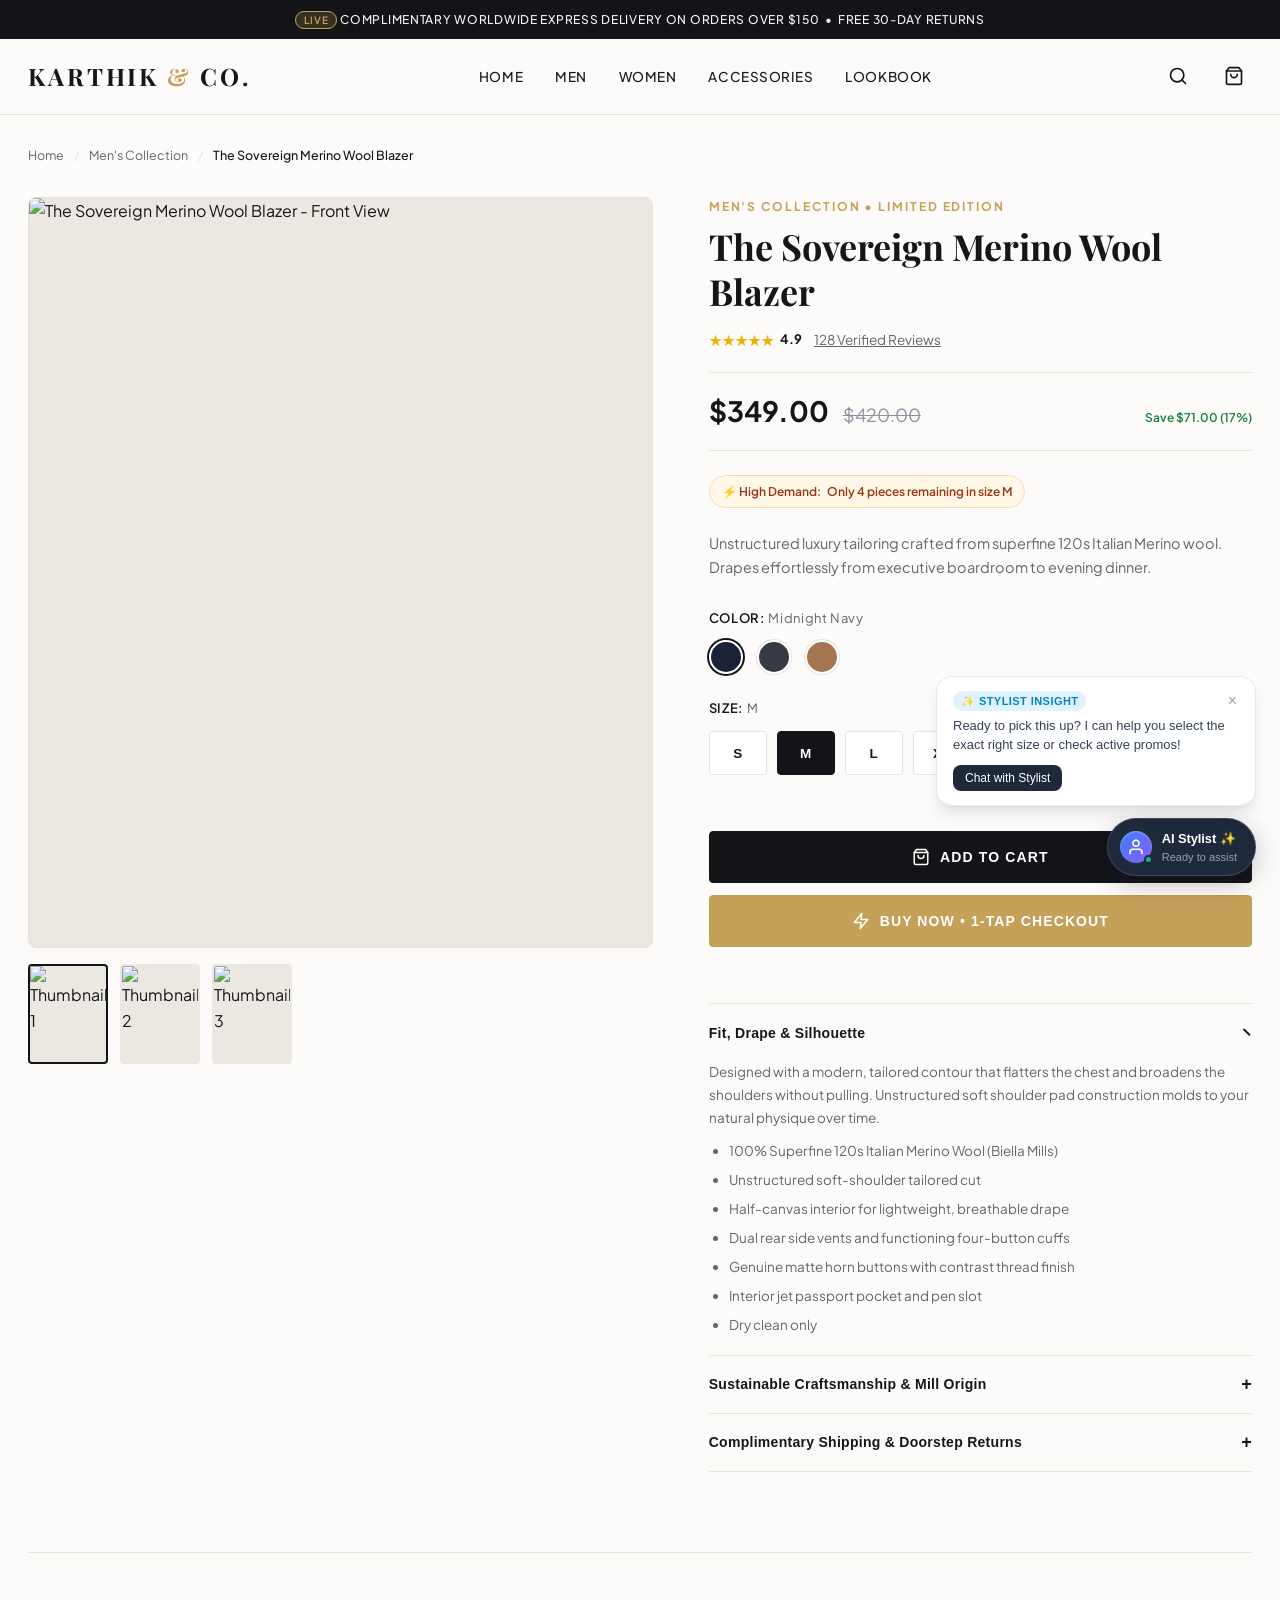
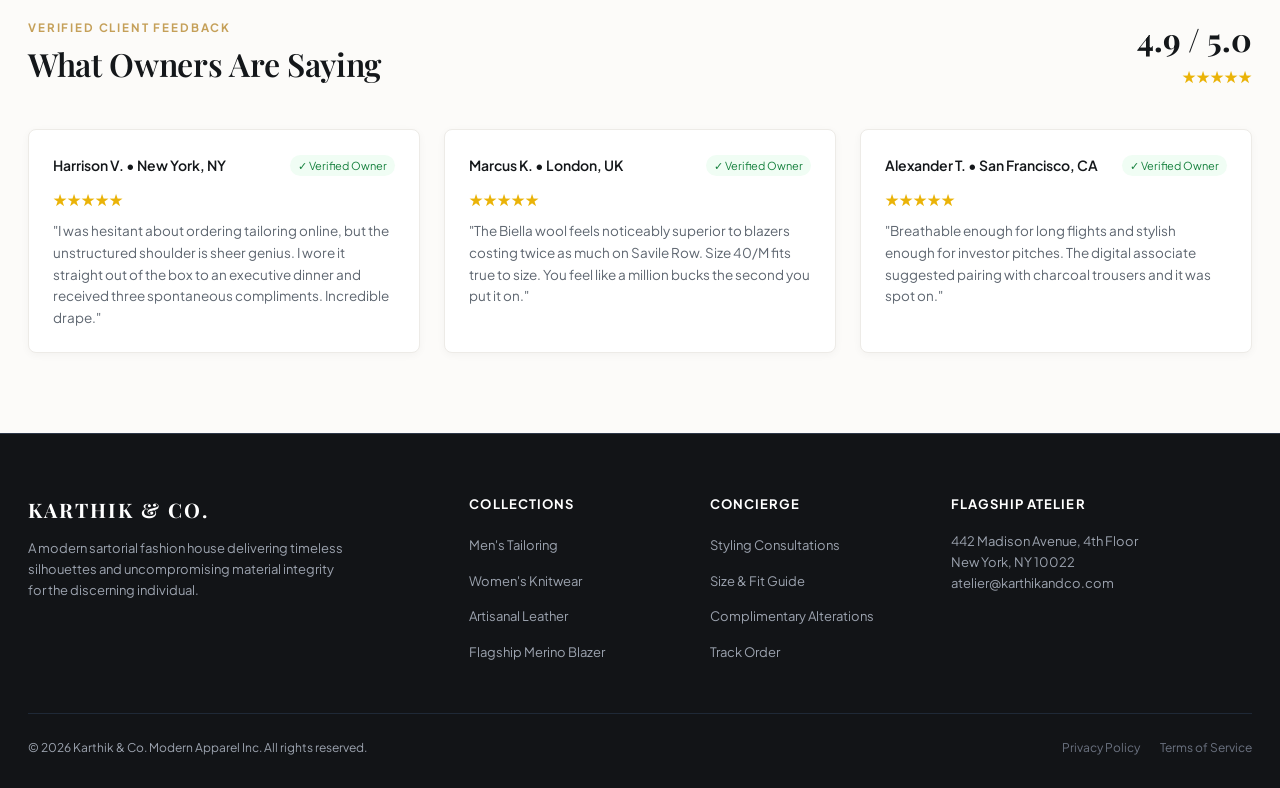
==== test-store/product.html @ 3f24ead1 "feat: complete AI Sales Associate implementation (widget SDK, Groq LangGraph backend, test store, an" ====
<!DOCTYPE html>
<html lang="en">
<head>
  <meta charset="UTF-8">
  <meta name="viewport" content="width=device-width, initial-scale=1.0">
  <title id="meta-page-title">The Sovereign Merino Wool Blazer | Karthik & Co. Modern Apparel</title>
  <meta name="description" id="meta-page-desc" content="Unstructured luxury tailoring crafted from superfine 120s Italian Merino wool. Features natural horn buttons and breathable half-canvas construction.">

  <!-- OpenGraph Metadata -->
  <meta property="og:site_name" content="Karthik & Co. Modern Apparel">
  <meta property="og:title" id="og-title" content="The Sovereign Merino Wool Blazer">
  <meta property="og:description" id="og-desc" content="Unstructured luxury tailoring crafted from superfine 120s Italian Merino wool. Drapes effortlessly from executive boardroom to evening dinner.">
  <meta property="og:type" content="product">
  <meta property="og:url" id="og-url" content="product.html?id=sovereign-blazer">
  <meta property="og:image" id="og-image" content="https://images.unsplash.com/photo-1594938298603-c8148c4dae35?auto=format&fit=crop&w=1200&q=80">
  <meta property="product:price:amount" id="og-price" content="349.00">
  <meta property="product:price:currency" content="USD">
  <meta property="product:availability" id="og-availability" content="in stock">

  <!-- Schema.org JSON-LD Microdata (Product Microformat) -->
  <script type="application/ld+json" id="product-schema">
  {
    "@context": "https://schema.org/",
    "@type": "Product",
    "name": "The Sovereign Merino Wool Blazer",
    "image": [
      "https://images.unsplash.com/photo-1594938298603-c8148c4dae35?auto=format&fit=crop&w=1200&q=80",
      "https://images.unsplash.com/photo-1507679799987-c73779587ccf?auto=format&fit=crop&w=1200&q=80",
      "https://images.unsplash.com/photo-1617137984095-74e4e5e3613f?auto=format&fit=crop&w=1200&q=80"
    ],
    "description": "Unstructured luxury tailoring crafted from superfine 120s Italian Merino wool. Half-canvas construction, soft unpadded shoulders, hand-stitched pick lapels, and genuine horn buttons.",
    "sku": "KC-BLZ-001",
    "mpn": "KC-BLZ-001",
    "brand": {
      "@type": "Brand",
      "name": "Karthik & Co."
    },
    "offers": {
      "@type": "Offer",
      "url": "product.html?id=sovereign-blazer",
      "priceCurrency": "USD",
      "price": "349.00",
      "priceValidUntil": "2027-12-31",
      "itemCondition": "https://schema.org/NewCondition",
      "availability": "https://schema.org/InStock",
      "seller": {
        "@type": "Organization",
        "name": "Karthik & Co. Modern Apparel"
      }
    },
    "aggregateRating": {
      "@type": "AggregateRating",
      "ratingValue": "4.9",
      "bestRating": "5",
      "worstRating": "1",
      "ratingCount": "128",
      "reviewCount": "128"
    }
  }
  </script>

  <!-- Google Fonts -->
  <link rel="preconnect" href="https://fonts.googleapis.com">
  <link rel="preconnect" href="https://fonts.gstatic.com" crossorigin>
  <link href="https://fonts.googleapis.com/css2?family=Playfair+Display:ital,wght@0,500;0,600;0,700;1,400&family=Plus+Jakarta+Sans:wght@300;400;500;600;700&display=swap" rel="stylesheet">

  <!-- Storefront Stylesheet -->
  <link rel="stylesheet" href="style.css">

  <!-- AI Sales Associate Client Embed SDK -->
  <script src="../widget/loader.js" async defer></script>
</head>
<body>

  <!-- Top Announcement Bar -->
  <aside class="announcement-bar" role="banner">
    <div>
      <span class="badge-live">LIVE</span>
      <span>Complimentary Worldwide Express Delivery on orders over $150 &nbsp;•&nbsp; Free 30-Day Returns</span>
    </div>
  </aside>

  <!-- Navigation Header -->
  <div class="header-wrapper">
    <header class="site-header">
      <a href="index.html" class="brand-logo" aria-label="Karthik and Co. Home">
        KARTHIK <span>&amp;</span> CO.
      </a>

      <nav class="nav-links" aria-label="Main Navigation">
        <a href="index.html">Home</a>
        <a href="index.html#featured-products" data-category="men">Men</a>
        <a href="index.html#featured-products" data-category="women">Women</a>
        <a href="index.html#featured-products" data-category="accessories">Accessories</a>
        <a href="index.html#about-story">Lookbook</a>
      </nav>

      <div class="nav-actions">
        <button class="action-icon-btn" aria-label="Search Catalog" title="Search">
          <svg width="20" height="20" fill="none" stroke="currentColor" stroke-width="2" stroke-linecap="round" stroke-linejoin="round" viewBox="0 0 24 24"><circle cx="11" cy="11" r="8"></circle><line x1="21" y1="21" x2="16.65" y2="16.65"></line></svg>
        </button>
        <button class="action-icon-btn" aria-label="Shopping Cart" id="header-cart-btn" title="View Cart">
          <svg width="20" height="20" fill="none" stroke="currentColor" stroke-width="2" stroke-linecap="round" stroke-linejoin="round" viewBox="0 0 24 24"><path d="M6 2L3 6v14a2 2 0 0 0 2 2h14a2 2 0 0 0 2-2V6l-3-4z"></path><line x1="3" y1="6" x2="21" y2="6"></line><path d="M16 10a4 4 0 0 1-8 0"></path></svg>
          <span class="cart-count-badge">0</span>
        </button>
      </div>
    </header>
  </div>

  <!-- PDP Main Container -->
  <main class="pdp-container" id="product-page-main">
    
    <!-- Breadcrumb Trail -->
    <nav class="breadcrumbs" aria-label="Breadcrumbs">
      <a href="index.html">Home</a>
      <span class="separator">/</span>
      <a href="index.html#featured-products" id="breadcrumb-category">Men's Collection</a>
      <span class="separator">/</span>
      <span id="breadcrumb-title" style="color: var(--text-main); font-weight: 500;">The Sovereign Merino Wool Blazer</span>
    </nav>

    <!-- Product Layout Grid -->
    <div class="pdp-layout">

      <!-- Gallery Column -->
      <section class="pdp-gallery" id="product-gallery" aria-label="Product Image Showcase">
        <div class="main-image-viewport">
          <img id="pdp-main-image" src="https://images.unsplash.com/photo-1594938298603-c8148c4dae35?auto=format&fit=crop&w=1200&q=80" alt="The Sovereign Merino Wool Blazer - Primary View">
        </div>
        <div class="gallery-thumbs" id="pdp-gallery-thumbs" role="tablist" aria-label="Product Image Thumbnails">
          <!-- Thumbnails populated by script or initial fallback -->
          <div class="gallery-thumb active" data-img-idx="0" role="tab" aria-selected="true" tabindex="0">
            <img src="https://images.unsplash.com/photo-1594938298603-c8148c4dae35?auto=format&fit=crop&w=300&q=80" alt="Thumbnail 1">
          </div>
          <div class="gallery-thumb" data-img-idx="1" role="tab" aria-selected="false" tabindex="0">
            <img src="https://images.unsplash.com/photo-1507679799987-c73779587ccf?auto=format&fit=crop&w=300&q=80" alt="Thumbnail 2">
          </div>
          <div class="gallery-thumb" data-img-idx="2" role="tab" aria-selected="false" tabindex="0">
            <img src="https://images.unsplash.com/photo-1617137984095-74e4e5e3613f?auto=format&fit=crop&w=300&q=80" alt="Thumbnail 3">
          </div>
        </div>
      </section>

      <!-- Details & Buy Column -->
      <section class="pdp-details" id="product-details" aria-label="Product Information & Ordering">
        
        <div class="pdp-brand-kicker" id="product-category-kicker">Men's Tailoring &bull; Italy</div>
        <h1 class="pdp-title" id="product-title">The Sovereign Merino Wool Blazer</h1>
        
        <div class="pdp-rating-row">
          <div class="stars-rating" aria-label="4.9 out of 5 stars">
            <span>&#9733;&#9733;&#9733;&#9733;&#9733;</span>
            <strong id="product-rating-value" style="color: var(--text-main); font-size: 13px; margin-left: 4px;">4.9</strong>
          </div>
          <a href="#reviews-section" class="rating-count" id="product-review-count">128 Verified Reviews</a>
        </div>

        <div class="pdp-pricing-row">
          <span class="pdp-price" id="product-price">$349.00</span>
          <span class="pdp-compare-price" id="product-compare-price">$420.00</span>
          <span style="font-size: 12px; color: #15803d; font-weight: 600; margin-left: auto;">Save $71.00 (17%)</span>
        </div>

        <div class="pdp-stock-alert" id="product-stock-alert">
          <span>⚡ High Demand:</span> <span id="stock-count-text">Only 4 pieces remaining in size M</span>
        </div>

        <p class="pdp-description-summary" id="product-description">
          Unstructured luxury tailoring crafted from superfine 120s Italian Merino wool. Drapes effortlessly from executive boardroom to evening dinner. Features genuine horn buttons and breathable half-canvas construction.
        </p>

        <!-- Color Selection -->
        <div class="selector-group" id="color-selector-area">
          <div class="selector-header">
            <span>Color: <strong class="selector-value-label" id="selected-color-name">Midnight Navy</strong></span>
          </div>
          <div class="color-swatches" id="color-options" role="radiogroup" aria-label="Color Options">
            <button class="color-swatch-btn active" style="background-color: #1a2238;" data-color="Midnight Navy" title="Midnight Navy" role="radio" aria-checked="true"></button>
            <button class="color-swatch-btn" style="background-color: #363a45;" data-color="Heather Charcoal" title="Heather Charcoal" role="radio" aria-checked="false"></button>
            <button class="color-swatch-btn" style="background-color: #a47551;" data-color="Warm Camel" title="Warm Camel" role="radio" aria-checked="false"></button>
          </div>
        </div>

        <!-- Size Selection -->
        <div class="selector-group" id="size-selector-area">
          <div class="selector-header">
            <span>Size: <strong class="selector-value-label" id="selected-size-label">M (Medium)</strong></span>
            <span class="size-guide-link" id="size-guide-modal-trigger">Size &amp; Fit Guide &nearr;</span>
          </div>
          <div class="size-buttons-grid" id="size-options" role="radiogroup" aria-label="Size Options">
            <button class="size-btn" data-size="S" role="radio" aria-checked="false">S</button>
            <button class="size-btn active" data-size="M" role="radio" aria-checked="true">M</button>
            <button class="size-btn" data-size="L" role="radio" aria-checked="false">L</button>
            <button class="size-btn" data-size="XL" role="radio" aria-checked="false">XL</button>
          </div>
        </div>

        <!-- Native Action Buttons with Distinct DOM IDs -->
        <div class="pdp-action-buttons" id="purchase-section">
          <button id="add-to-cart-btn" class="btn-add-cart" type="button" aria-label="Add to Shopping Cart">
            <svg width="18" height="18" fill="none" stroke="currentColor" stroke-width="2" stroke-linecap="round" stroke-linejoin="round" viewBox="0 0 24 24"><path d="M6 2L3 6v14a2 2 0 0 0 2 2h14a2 2 0 0 0 2-2V6l-3-4z"></path><line x1="3" y1="6" x2="21" y2="6"></line><path d="M16 10a4 4 0 0 1-8 0"></path></svg>
            <span>Add to Cart</span>
          </button>
          <button id="buy-now-btn" class="btn-buy-now" type="button" aria-label="Proceed to Instant Buy Now">
            <svg width="18" height="18" fill="none" stroke="currentColor" stroke-width="2" stroke-linecap="round" stroke-linejoin="round" viewBox="0 0 24 24"><polygon points="13 2 3 14 12 14 11 22 21 10 12 10 13 2"></polygon></svg>
            <span>Buy Now &bull; 1-Tap Checkout</span>
          </button>
        </div>

        <!-- Product Accordions -->
        <div class="pdp-accordions" id="product-accordions">
          
          <div class="accordion-item">
            <button class="accordion-header active" id="acc-header-fit" aria-expanded="true">
              <span>Fit, Drape &amp; Silhouette</span>
              <span class="icon-toggle">&minus;</span>
            </button>
            <div class="accordion-body open" id="acc-body-fit">
              <p>Designed with a modern, tailored contour that flatters the chest and broadens the shoulders without pulling. Unstructured soft shoulder pad construction molds to your natural physique over time.</p>
              <ul style="margin-top: 10px;" id="pdp-bullet-points">
                <li>100% Superfine 120s Italian Merino Wool (Biella Mills)</li>
                <li>Unstructured soft-shoulder tailored cut</li>
                <li>Half-canvas interior for lightweight, breathable drape</li>
                <li>Dual rear side vents and functioning four-button cuffs</li>
                <li>Interior jet passport pocket and pen slot</li>
              </ul>
            </div>
          </div>

          <div class="accordion-item">
            <button class="accordion-header" id="acc-header-fabric" aria-expanded="false">
              <span>Sustainable Craftsmanship &amp; Mill Origin</span>
              <span class="icon-toggle">+</span>
            </button>
            <div class="accordion-body" id="acc-body-fabric">
              <p>Our Merino wool is sustainably shorn and carded in Piedmont, Italy, utilizing renewable hydroelectric power. Chemical-free washing preserves the wool's natural lanolin layer, guaranteeing water droplet resistance and natural odor neutralization.</p>
            </div>
          </div>

          <div class="accordion-item">
            <button class="accordion-header" id="acc-header-shipping" aria-expanded="false">
              <span>Complimentary Shipping &amp; Doorstep Returns</span>
              <span class="icon-toggle">+</span>
            </button>
            <div class="accordion-body" id="acc-body-shipping">
              <p>Ships in signature garment bag and cedar hanger via Express Air (2-3 business days). If the fit is not 100% bespoke-level perfection, return or exchange for free within 30 days using our prepaid shipping label.</p>
            </div>
          </div>

        </div>

      </section>

    </div>

    <!-- Customer Reviews / Social Proof & Dwell Trigger Section -->
    <section class="pdp-reviews-section" id="reviews-section" aria-label="Customer Reviews">
      <div class="reviews-header-block">
        <div>
          <span class="section-kicker">Verified Client Feedback</span>
          <h2 class="section-title">What Owners Are Saying</h2>
        </div>
        <div style="text-align: right;">
          <div style="font-size: 32px; font-weight: 700; color: var(--text-main); font-family: var(--font-serif);">4.9 / 5.0</div>
          <div style="color: #eab308; font-size: 16px;">&#9733;&#9733;&#9733;&#9733;&#9733;</div>
        </div>
      </div>

      <div class="reviews-grid">
        <div class="review-card">
          <div class="review-author-line">
            <span class="review-author-name">Harrison V. &bull; New York, NY</span>
            <span class="verified-buyer-badge">&check; Verified Owner</span>
          </div>
          <div style="color: #eab308; margin-bottom: 8px;">&#9733;&#9733;&#9733;&#9733;&#9733;</div>
          <p class="review-text">"I was hesitant about ordering tailoring online, but the unstructured shoulder is sheer genius. I wore it straight out of the box to an executive dinner and received three spontaneous compliments. Incredible drape."</p>
        </div>

        <div class="review-card">
          <div class="review-author-line">
            <span class="review-author-name">Marcus K. &bull; London, UK</span>
            <span class="verified-buyer-badge">&check; Verified Owner</span>
          </div>
          <div style="color: #eab308; margin-bottom: 8px;">&#9733;&#9733;&#9733;&#9733;&#9733;</div>
          <p class="review-text">"The Biella wool feels noticeably superior to blazers costing twice as much on Savile Row. Size 40/M fits true to size. You feel like a million bucks the second you put it on."</p>
        </div>

        <div class="review-card">
          <div class="review-author-line">
            <span class="review-author-name">Alexander T. &bull; San Francisco, CA</span>
            <span class="verified-buyer-badge">&check; Verified Owner</span>
          </div>
          <div style="color: #eab308; margin-bottom: 8px;">&#9733;&#9733;&#9733;&#9733;&#9733;</div>
          <p class="review-text">"Breathable enough for long flights and stylish enough for investor pitches. The digital associate suggested pairing with charcoal trousers and it was spot on."</p>
        </div>
      </div>
    </section>

  </main>

  <!-- Site Footer -->
  <footer class="site-footer">
    <div class="footer-inner">
      <div class="footer-brand">
        <h3>KARTHIK &amp; CO.</h3>
        <p>A modern sartorial fashion house delivering timeless silhouettes and uncompromising material integrity for the discerning individual.</p>
      </div>

      <div class="footer-col">
        <h5>Collections</h5>
        <ul>
          <li><a href="index.html#featured-products" data-category="men">Men's Tailoring</a></li>
          <li><a href="index.html#featured-products" data-category="women">Women's Knitwear</a></li>
          <li><a href="index.html#featured-products" data-category="accessories">Artisanal Leather</a></li>
          <li><a href="product.html?id=sovereign-blazer">Flagship Merino Blazer</a></li>
        </ul>
      </div>

      <div class="footer-col">
        <h5>Concierge</h5>
        <ul>
          <li><a href="#">Styling Consultations</a></li>
          <li><a href="#">Size &amp; Fit Guide</a></li>
          <li><a href="#">Complimentary Alterations</a></li>
          <li><a href="#">Track Order</a></li>
        </ul>
      </div>

      <div class="footer-col">
        <h5>Flagship Atelier</h5>
        <p style="font-size: 13px; line-height: 1.6; margin-bottom: 12px;">
          442 Madison Avenue, 4th Floor<br>
          New York, NY 10022<br>
          atelier@karthikandco.com
        </p>
      </div>
    </div>

    <div class="footer-bottom">
      <div>&copy; 2026 Karthik &amp; Co. Modern Apparel Inc. All rights reserved.</div>
      <div style="display: flex; gap: 20px;">
        <a href="#" style="color: #6b7280; text-decoration: none;">Privacy Policy</a>
        <a href="#" style="color: #6b7280; text-decoration: none;">Terms of Service</a>
      </div>
    </div>
  </footer>

  <!-- Store State & Catalog Scripts -->
  <script src="products.js"></script>
  <script>
    document.addEventListener('DOMContentLoaded', () => {
      // 1. Determine product from query params or default
      const urlParams = new URLSearchParams(window.location.search);
      const productId = urlParams.get('id') || 'sovereign-blazer';
      const product = STORE_CATALOG[productId] || STORE_CATALOG['sovereign-blazer'];

      let selectedColor = product.colors[0].name;
      let selectedSize = product.defaultSize || product.sizes[0];

      // 2. Hydrate dynamic content if different from initial static HTML
      function hydrateProduct(p) {
        document.title = `${p.title} | Karthik & Co. Modern Apparel`;
        const metaDesc = document.getElementById('meta-page-desc');
        if (metaDesc) metaDesc.content = p.shortDescription;

        // OpenGraph
        const ogTitle = document.getElementById('og-title');
        if (ogTitle) ogTitle.content = p.title;
        const ogDesc = document.getElementById('og-desc');
        if (ogDesc) ogDesc.content = p.shortDescription;
        const ogImage = document.getElementById('og-image');
        if (ogImage) ogImage.content = p.images[0].url;
        const ogPrice = document.getElementById('og-price');
        if (ogPrice) ogPrice.content = p.price.toFixed(2);

        // Schema.org JSON-LD
        const schemaEl = document.getElementById('product-schema');
        if (schemaEl) {
          const schemaData = {
            "@context": "https://schema.org/",
            "@type": "Product",
            "name": p.title,
            "image": p.images.map(img => img.url),
            "description": p.fullDescription,
            "sku": p.sku,
            "mpn": p.sku,
            "brand": {
              "@type": "Brand",
              "name": "Karthik & Co."
            },
            "offers": {
              "@type": "Offer",
              "url": `product.html?id=${p.id}`,
              "priceCurrency": "USD",
              "price": p.price.toFixed(2),
              "priceValidUntil": "2027-12-31",
              "itemCondition": "https://schema.org/NewCondition",
              "availability": "https://schema.org/InStock",
              "seller": {
                "@type": "Organization",
                "name": "Karthik & Co. Modern Apparel"
              }
            },
            "aggregateRating": {
              "@type": "AggregateRating",
              "ratingValue": p.rating.toString(),
              "bestRating": "5",
              "worstRating": "1",
              "ratingCount": p.reviewCount.toString(),
              "reviewCount": p.reviewCount.toString()
            }
          };
          schemaEl.textContent = JSON.stringify(schemaData, null, 2);
        }

        // DOM Elements
        document.getElementById('breadcrumb-category').textContent = p.categoryLabel;
        document.getElementById('breadcrumb-title').textContent = p.title;
        document.getElementById('product-category-kicker').textContent = `${p.categoryLabel} • Limited Edition`;
        document.getElementById('product-title').textContent = p.title;
        document.getElementById('product-price').textContent = `$${p.price.toFixed(2)}`;
        
        const comparePriceEl = document.getElementById('product-compare-price');
        if (comparePriceEl) {
          if (p.compareAtPrice) {
            comparePriceEl.textContent = `$${p.compareAtPrice.toFixed(2)}`;
            comparePriceEl.style.display = 'inline';
          } else {
            comparePriceEl.style.display = 'none';
          }
        }

        document.getElementById('product-rating-value').textContent = p.rating;
        document.getElementById('product-review-count').textContent = `${p.reviewCount} Verified Reviews`;
        document.getElementById('product-description').textContent = p.shortDescription;
        document.getElementById('stock-count-text').textContent = `Only ${p.inventoryRemaining} pieces remaining in size ${selectedSize}`;

        // Gallery Main Image & Thumbs
        const mainImg = document.getElementById('pdp-main-image');
        mainImg.src = p.images[0].url;
        mainImg.alt = p.images[0].alt;

        const thumbsContainer = document.getElementById('pdp-gallery-thumbs');
        thumbsContainer.innerHTML = p.images.map((img, idx) => `
          <div class="gallery-thumb ${idx === 0 ? 'active' : ''}" data-img-idx="${idx}" role="tab" tabindex="0">
            <img src="${img.url}" alt="Thumbnail ${idx + 1}">
          </div>
        `).join('');

        attachThumbEvents(p);

        // Color Swatches
        const colorOptions = document.getElementById('color-options');
        colorOptions.innerHTML = p.colors.map((color, idx) => `
          <button class="color-swatch-btn ${idx === 0 ? 'active' : ''}" 
                  style="background-color: ${color.hex};" 
                  data-color="${color.name}" 
                  title="${color.name}" 
                  role="radio" 
                  aria-checked="${idx === 0 ? 'true' : 'false'}"></button>
        `).join('');
        document.getElementById('selected-color-name').textContent = selectedColor;
        attachColorEvents();

        // Size Buttons
        const sizeOptions = document.getElementById('size-options');
        sizeOptions.innerHTML = p.sizes.map((size) => `
          <button class="size-btn ${size === selectedSize ? 'active' : ''}" 
                  data-size="${size}" 
                  role="radio" 
                  aria-checked="${size === selectedSize ? 'true' : 'false'}">${size}</button>
        `).join('');
        document.getElementById('selected-size-label').textContent = `${selectedSize}`;
        attachSizeEvents();

        // Bullet Points
        const bulletsContainer = document.getElementById('pdp-bullet-points');
        if (bulletsContainer && p.details) {
          bulletsContainer.innerHTML = p.details.map(d => `<li>${d}</li>`).join('');
        }
      }

      function attachThumbEvents(p) {
        const thumbs = document.querySelectorAll('.gallery-thumb');
        const mainImg = document.getElementById('pdp-main-image');
        thumbs.forEach(thumb => {
          thumb.addEventListener('click', () => {
            thumbs.forEach(t => t.classList.remove('active'));
            thumb.classList.add('active');
            const idx = parseInt(thumb.getAttribute('data-img-idx'), 10);
            mainImg.style.opacity = '0.3';
            setTimeout(() => {
              mainImg.src = p.images[idx].url;
              mainImg.alt = p.images[idx].alt;
              mainImg.style.opacity = '1';
            }, 120);
          });
        });
      }

      function attachColorEvents() {
        const colorBtns = document.querySelectorAll('.color-swatch-btn');
        colorBtns.forEach(btn => {
          btn.addEventListener('click', () => {
            colorBtns.forEach(b => {
              b.classList.remove('active');
              b.setAttribute('aria-checked', 'false');
            });
            btn.classList.add('active');
            btn.setAttribute('aria-checked', 'true');
            selectedColor = btn.getAttribute('data-color');
            document.getElementById('selected-color-name').textContent = selectedColor;
            
            // Dispatch variant toggle event for hesitation detector
            window.dispatchEvent(new CustomEvent('variantChange', { 
              detail: { type: 'color', value: selectedColor } 
            }));
          });
        });
      }

      function attachSizeEvents() {
        const sizeBtns = document.querySelectorAll('.size-btn');
        sizeBtns.forEach(btn => {
          btn.addEventListener('click', () => {
            sizeBtns.forEach(b => {
              b.classList.remove('active');
              b.setAttribute('aria-checked', 'false');
            });
            btn.classList.add('active');
            btn.setAttribute('aria-checked', 'true');
            selectedSize = btn.getAttribute('data-size');
            document.getElementById('selected-size-label').textContent = `${selectedSize}`;
            
            // Dispatch variant toggle event for hesitation detector
            window.dispatchEvent(new CustomEvent('variantChange', { 
              detail: { type: 'size', value: selectedSize } 
            }));
          });
        });
      }

      // Initial Hydration if needed
      hydrateProduct(product);

      // Accordion toggles
      document.querySelectorAll('.accordion-header').forEach(header => {
        header.addEventListener('click', () => {
          const body = header.nextElementSibling;
          const isOpen = header.classList.contains('active');
          
          if (isOpen) {
            header.classList.remove('active');
            header.setAttribute('aria-expanded', 'false');
            header.querySelector('.icon-toggle').innerHTML = '+';
            body.classList.remove('open');
          } else {
            header.classList.add('active');
            header.setAttribute('aria-expanded', 'true');
            header.querySelector('.icon-toggle').innerHTML = '&minus;';
            body.classList.add('open');
          }
        });
      });

      // Native Add to Cart Action Button
      const addCartBtn = document.getElementById('add-to-cart-btn');
      if (addCartBtn) {
        addCartBtn.addEventListener('click', () => {
          window.StoreApp.addToCart(product, selectedColor, selectedSize);
          addCartBtn.style.transform = 'scale(0.97)';
          setTimeout(() => addCartBtn.style.transform = '', 150);
        });
      }

      // Native Buy Now Action Button (Instant 1-Tap Checkout flow)
      const buyNowBtn = document.getElementById('buy-now-btn');
      if (buyNowBtn) {
        buyNowBtn.addEventListener('click', () => {
          window.StoreApp.addToCart(product, selectedColor, selectedSize);
          window.StoreApp.showToast(`⚡ Direct Checkout initiated for ${product.title} ($${product.price.toFixed(2)})! Directing to payment gateway...`);
        });
      }

      // Size Guide Trigger
      const sizeGuideTrigger = document.getElementById('size-guide-modal-trigger');
      if (sizeGuideTrigger) {
        sizeGuideTrigger.addEventListener('click', () => {
          window.StoreApp.showToast('Fit Tip: This garment is tailored true-to-size. For an oversized silhouette, size up one grade.');
        });
      }
    });
  </script>
</body>
</html>
---- test-store/style.css ----
/* ==========================================================================
   KARTHIK & CO. MODERN APPAREL - DESIGN SYSTEM & STOREFRONT STYLES
   ========================================================================== */

:root {
  --bg-primary: #fcfbf9;
  --bg-surface: #ffffff;
  --bg-card: #f9f8f6;
  --bg-subtle: #f3f1ec;
  --text-main: #14171a;
  --text-muted: #5e6670;
  --text-dim: #8c939d;
  --accent-gold: #c5a059;
  --accent-gold-hover: #b08d48;
  --accent-dark: #121417;
  --border-light: #e6e3dd;
  --border-subtle: #edebe7;
  --font-serif: 'Playfair Display', Georgia, serif;
  --font-sans: 'Plus Jakarta Sans', -apple-system, BlinkMacSystemFont, 'Segoe UI', Roboto, sans-serif;
  --shadow-sm: 0 2px 8px rgba(0, 0, 0, 0.04);
  --shadow-md: 0 10px 30px -5px rgba(0, 0, 0, 0.07);
  --shadow-lg: 0 20px 40px -10px rgba(0, 0, 0, 0.12);
  --radius-sm: 4px;
  --radius-md: 8px;
  --radius-lg: 14px;
  --radius-full: 9999px;
  --transition: all 0.25s cubic-bezier(0.16, 1, 0.3, 1);
}

*, *::before, *::after {
  box-sizing: border-box;
  margin: 0;
  padding: 0;
}

body {
  font-family: var(--font-sans);
  background-color: var(--bg-primary);
  color: var(--text-main);
  line-height: 1.6;
  -webkit-font-smoothing: antialiased;
  -moz-osx-font-smoothing: grayscale;
  min-height: 100vh;
  display: flex;
  flex-direction: column;
}

/* Announcement Bar */
.announcement-bar {
  background-color: var(--accent-dark);
  color: #f3f4f6;
  font-size: 12px;
  letter-spacing: 0.06em;
  text-transform: uppercase;
  padding: 10px 20px;
  text-align: center;
  font-weight: 500;
  display: flex;
  align-items: center;
  justify-content: center;
  gap: 16px;
  position: relative;
  z-index: 50;
}

.announcement-bar .badge-live {
  background: rgba(197, 160, 89, 0.2);
  color: var(--accent-gold);
  border: 1px solid var(--accent-gold);
  padding: 2px 8px;
  border-radius: var(--radius-full);
  font-size: 10px;
  font-weight: 600;
  letter-spacing: 0.08em;
}

/* Header & Navigation */
.header-wrapper {
  background-color: rgba(252, 251, 249, 0.95);
  backdrop-filter: blur(12px);
  -webkit-backdrop-filter: blur(12px);
  border-bottom: 1px solid var(--border-light);
  position: sticky;
  top: 0;
  z-index: 40;
}

.site-header {
  max-width: 1320px;
  margin: 0 auto;
  padding: 18px 28px;
  display: flex;
  align-items: center;
  justify-content: space-between;
}

.brand-logo {
  font-family: var(--font-serif);
  font-size: 24px;
  font-weight: 700;
  letter-spacing: 0.12em;
  text-transform: uppercase;
  color: var(--text-main);
  text-decoration: none;
  display: flex;
  align-items: center;
  gap: 8px;
}

.brand-logo span {
  color: var(--accent-gold);
}

.nav-links {
  display: flex;
  align-items: center;
  gap: 32px;
  list-style: none;
}

.nav-links a {
  text-decoration: none;
  color: var(--text-main);
  font-size: 13.5px;
  font-weight: 500;
  letter-spacing: 0.04em;
  text-transform: uppercase;
  position: relative;
  transition: var(--transition);
  padding: 6px 0;
}

.nav-links a::after {
  content: '';
  position: absolute;
  bottom: 0;
  left: 0;
  width: 0;
  height: 2px;
  background-color: var(--accent-gold);
  transition: var(--transition);
}

.nav-links a:hover::after,
.nav-links a.active::after {
  width: 100%;
}

.nav-actions {
  display: flex;
  align-items: center;
  gap: 20px;
}

.action-icon-btn {
  background: transparent;
  border: none;
  cursor: pointer;
  color: var(--text-main);
  font-size: 18px;
  padding: 8px;
  display: flex;
  align-items: center;
  justify-content: center;
  border-radius: var(--radius-full);
  transition: var(--transition);
  position: relative;
}

.action-icon-btn:hover {
  background: var(--bg-subtle);
}

.cart-count-badge {
  position: absolute;
  top: 2px;
  right: 2px;
  background-color: var(--accent-gold);
  color: #ffffff;
  font-size: 10px;
  font-weight: 700;
  min-width: 18px;
  height: 18px;
  border-radius: 9px;
  display: none;
  align-items: center;
  justify-content: center;
  padding: 0 4px;
}

/* Hero Section */
.hero-section {
  position: relative;
  background-color: var(--accent-dark);
  color: #ffffff;
  min-height: 580px;
  display: flex;
  align-items: center;
  overflow: hidden;
}

.hero-bg-media {
  position: absolute;
  top: 0;
  left: 0;
  width: 100%;
  height: 100%;
  object-fit: cover;
  opacity: 0.38;
  filter: contrast(1.1) brightness(0.9);
}

.hero-overlay {
  position: absolute;
  top: 0;
  left: 0;
  width: 100%;
  height: 100%;
  background: linear-gradient(90deg, rgba(18, 20, 23, 0.95) 0%, rgba(18, 20, 23, 0.65) 50%, rgba(18, 20, 23, 0.2) 100%);
}

.hero-container {
  max-width: 1320px;
  margin: 0 auto;
  padding: 70px 28px;
  position: relative;
  z-index: 10;
  max-width: 720px;
  margin-left: max(28px, calc((100vw - 1320px) / 2 + 28px));
}

.hero-tag {
  display: inline-flex;
  align-items: center;
  gap: 8px;
  font-size: 12px;
  font-weight: 600;
  letter-spacing: 0.15em;
  text-transform: uppercase;
  color: var(--accent-gold);
  margin-bottom: 20px;
}

.hero-title {
  font-family: var(--font-serif);
  font-size: clamp(38px, 5vw, 56px);
  line-height: 1.15;
  font-weight: 700;
  margin-bottom: 20px;
  letter-spacing: -0.01em;
}

.hero-subtitle {
  font-size: clamp(16px, 1.8vw, 18px);
  color: #d1d5db;
  line-height: 1.6;
  margin-bottom: 34px;
  font-weight: 400;
}

.hero-cta-group {
  display: flex;
  flex-wrap: wrap;
  gap: 16px;
}

.btn-primary {
  display: inline-flex;
  align-items: center;
  justify-content: center;
  gap: 10px;
  background-color: var(--accent-gold);
  color: #ffffff;
  padding: 15px 32px;
  border-radius: var(--radius-sm);
  font-size: 13.5px;
  font-weight: 600;
  letter-spacing: 0.08em;
  text-transform: uppercase;
  text-decoration: none;
  border: 1px solid var(--accent-gold);
  cursor: pointer;
  transition: var(--transition);
}

.btn-primary:hover {
  background-color: var(--accent-gold-hover);
  border-color: var(--accent-gold-hover);
  transform: translateY(-1px);
  box-shadow: 0 8px 20px rgba(197, 160, 89, 0.3);
}

.btn-outline {
  display: inline-flex;
  align-items: center;
  justify-content: center;
  gap: 10px;
  background: transparent;
  color: #ffffff;
  padding: 15px 30px;
  border-radius: var(--radius-sm);
  font-size: 13.5px;
  font-weight: 600;
  letter-spacing: 0.08em;
  text-transform: uppercase;
  text-decoration: none;
  border: 1px solid rgba(255, 255, 255, 0.4);
  cursor: pointer;
  transition: var(--transition);
}

.btn-outline:hover {
  background: rgba(255, 255, 255, 0.1);
  border-color: #ffffff;
  transform: translateY(-1px);
}

/* Category Filter Bar */
.category-filter-section {
  max-width: 1320px;
  margin: 0 auto;
  padding: 44px 28px 24px;
}

.section-header {
  display: flex;
  flex-direction: column;
  gap: 8px;
  margin-bottom: 28px;
}

.section-kicker {
  font-size: 11.5px;
  font-weight: 700;
  letter-spacing: 0.16em;
  text-transform: uppercase;
  color: var(--accent-gold);
}

.section-title {
  font-family: var(--font-serif);
  font-size: 32px;
  font-weight: 600;
  color: var(--text-main);
  letter-spacing: -0.01em;
}

.filter-tabs {
  display: flex;
  align-items: center;
  gap: 12px;
  overflow-x: auto;
  padding-bottom: 8px;
  border-bottom: 1px solid var(--border-light);
}

.filter-tab {
  background: none;
  border: none;
  padding: 8px 18px;
  border-radius: var(--radius-full);
  font-size: 13.5px;
  font-weight: 600;
  letter-spacing: 0.04em;
  color: var(--text-muted);
  cursor: pointer;
  transition: var(--transition);
  white-space: nowrap;
}

.filter-tab:hover {
  color: var(--text-main);
  background-color: var(--bg-subtle);
}

.filter-tab.active {
  background-color: var(--accent-dark);
  color: #ffffff;
}

/* Product Grid */
.product-grid-section {
  max-width: 1320px;
  margin: 0 auto;
  padding: 20px 28px 70px;
}

.product-grid {
  display: grid;
  grid-template-columns: repeat(auto-fill, minmax(290px, 1fr));
  gap: 32px 24px;
}

.product-card {
  background-color: var(--bg-surface);
  border-radius: var(--radius-md);
  overflow: hidden;
  border: 1px solid var(--border-subtle);
  transition: var(--transition);
  display: flex;
  flex-direction: column;
  position: relative;
  text-decoration: none;
  color: inherit;
}

.product-card:hover {
  transform: translateY(-4px);
  box-shadow: var(--shadow-md);
  border-color: var(--border-light);
}

.product-card-media {
  position: relative;
  width: 100%;
  padding-top: 125%; /* 4:5 Aspect Ratio */
  background-color: #ebe7e1;
  overflow: hidden;
}

.product-card-media img {
  position: absolute;
  top: 0;
  left: 0;
  width: 100%;
  height: 100%;
  object-fit: cover;
  transition: transform 0.6s cubic-bezier(0.16, 1, 0.3, 1);
}

.product-card:hover .product-card-media img {
  transform: scale(1.05);
}

.product-badge {
  position: absolute;
  top: 14px;
  left: 14px;
  background-color: rgba(20, 23, 26, 0.88);
  backdrop-filter: blur(8px);
  color: #ffffff;
  font-size: 10.5px;
  font-weight: 600;
  letter-spacing: 0.08em;
  text-transform: uppercase;
  padding: 4px 10px;
  border-radius: var(--radius-sm);
  z-index: 2;
}

.product-badge.gold {
  background-color: var(--accent-gold);
  color: #ffffff;
}

.product-card-content {
  padding: 20px 18px 22px;
  display: flex;
  flex-direction: column;
  flex: 1;
}

.product-card-category {
  font-size: 11px;
  font-weight: 600;
  letter-spacing: 0.08em;
  text-transform: uppercase;
  color: var(--text-dim);
  margin-bottom: 6px;
}

.product-card-title {
  font-family: var(--font-serif);
  font-size: 17px;
  font-weight: 600;
  color: var(--text-main);
  line-height: 1.35;
  margin-bottom: 8px;
}

.product-card-desc {
  font-size: 13px;
  color: var(--text-muted);
  line-height: 1.5;
  margin-bottom: 16px;
  flex: 1;
  display: -webkit-box;
  -webkit-line-clamp: 2;
  -webkit-box-orient: vertical;
  overflow: hidden;
}

.product-card-footer {
  display: flex;
  align-items: center;
  justify-content: space-between;
  padding-top: 14px;
  border-top: 1px solid var(--border-subtle);
}

.product-price-wrapper {
  display: flex;
  align-items: baseline;
  gap: 8px;
}

.product-card-price {
  font-size: 17px;
  font-weight: 700;
  color: var(--text-main);
}

.product-card-compare-price {
  font-size: 13.5px;
  color: var(--text-dim);
  text-decoration: line-through;
}

.product-card-btn {
  background: var(--bg-subtle);
  border: 1px solid var(--border-light);
  color: var(--text-main);
  font-size: 12px;
  font-weight: 600;
  letter-spacing: 0.04em;
  text-transform: uppercase;
  padding: 8px 14px;
  border-radius: var(--radius-sm);
  transition: var(--transition);
}

.product-card:hover .product-card-btn {
  background-color: var(--accent-dark);
  color: #ffffff;
  border-color: var(--accent-dark);
}

/* Feature/Value Props Section */
.value-props-section {
  background-color: #f5f3ef;
  border-top: 1px solid var(--border-light);
  border-bottom: 1px solid var(--border-light);
  padding: 60px 28px;
}

.value-props-grid {
  max-width: 1320px;
  margin: 0 auto;
  display: grid;
  grid-template-columns: repeat(auto-fit, minmax(260px, 1fr));
  gap: 36px;
}

.value-prop-card {
  display: flex;
  gap: 18px;
  align-items: flex-start;
}

.prop-icon {
  width: 44px;
  height: 44px;
  border-radius: var(--radius-md);
  background: #ffffff;
  border: 1px solid var(--border-light);
  display: flex;
  align-items: center;
  justify-content: center;
  font-size: 20px;
  flex-shrink: 0;
  color: var(--accent-gold);
}

.prop-content h4 {
  font-family: var(--font-serif);
  font-size: 16px;
  font-weight: 600;
  margin-bottom: 4px;
  color: var(--text-main);
}

.prop-content p {
  font-size: 13px;
  color: var(--text-muted);
  line-height: 1.5;
}

/* ==========================================================================
   PRODUCT DETAIL PAGE (PDP) STYLES
   ========================================================================== */

.pdp-container {
  max-width: 1320px;
  margin: 0 auto;
  padding: 30px 28px 80px;
}

.breadcrumbs {
  display: flex;
  align-items: center;
  gap: 10px;
  font-size: 12.5px;
  color: var(--text-dim);
  margin-bottom: 32px;
}

.breadcrumbs a {
  color: var(--text-muted);
  text-decoration: none;
  transition: var(--transition);
}

.breadcrumbs a:hover {
  color: var(--accent-gold);
}

.breadcrumbs span.separator {
  color: var(--border-light);
}

.pdp-layout {
  display: grid;
  grid-template-columns: 1.15fr 1fr;
  gap: 56px;
  align-items: start;
}

@media (max-width: 960px) {
  .pdp-layout {
    grid-template-columns: 1fr;
    gap: 40px;
  }
}

/* PDP Gallery */
.pdp-gallery {
  display: flex;
  flex-direction: column;
  gap: 16px;
  position: sticky;
  top: 100px;
}

.main-image-viewport {
  position: relative;
  width: 100%;
  padding-top: 120%;
  border-radius: var(--radius-md);
  overflow: hidden;
  background-color: #ebe7e1;
  border: 1px solid var(--border-light);
}

.main-image-viewport img {
  position: absolute;
  top: 0;
  left: 0;
  width: 100%;
  height: 100%;
  object-fit: cover;
  transition: opacity 0.3s ease;
}

.gallery-thumbs {
  display: flex;
  gap: 12px;
}

.gallery-thumb {
  width: 80px;
  height: 100px;
  border-radius: var(--radius-sm);
  overflow: hidden;
  border: 2px solid transparent;
  cursor: pointer;
  background: #ebe7e1;
  transition: var(--transition);
}

.gallery-thumb.active {
  border-color: var(--accent-dark);
}

.gallery-thumb img {
  width: 100%;
  height: 100%;
  object-fit: cover;
}

/* PDP Info / Buy Box */
.pdp-details {
  display: flex;
  flex-direction: column;
}

.pdp-brand-kicker {
  font-size: 12px;
  font-weight: 700;
  letter-spacing: 0.16em;
  text-transform: uppercase;
  color: var(--accent-gold);
  margin-bottom: 8px;
}

.pdp-title {
  font-family: var(--font-serif);
  font-size: clamp(28px, 3vw, 36px);
  font-weight: 700;
  color: var(--text-main);
  line-height: 1.25;
  margin-bottom: 14px;
}

.pdp-rating-row {
  display: flex;
  align-items: center;
  gap: 12px;
  margin-bottom: 20px;
  font-size: 13.5px;
}

.stars-rating {
  color: #eab308;
  display: flex;
  align-items: center;
  gap: 2px;
  font-size: 15px;
}

.rating-count {
  color: var(--text-muted);
  text-decoration: underline;
  cursor: pointer;
}

.pdp-pricing-row {
  display: flex;
  align-items: baseline;
  gap: 14px;
  padding: 16px 0;
  border-top: 1px solid var(--border-light);
  border-bottom: 1px solid var(--border-light);
  margin-bottom: 24px;
}

.pdp-price {
  font-size: 28px;
  font-weight: 700;
  color: var(--text-main);
}

.pdp-compare-price {
  font-size: 18px;
  color: var(--text-dim);
  text-decoration: line-through;
}

.pdp-stock-alert {
  display: inline-flex;
  align-items: center;
  gap: 6px;
  background: #fff8e6;
  border: 1px solid #fed7aa;
  color: #9a3412;
  font-size: 12px;
  font-weight: 600;
  padding: 6px 12px;
  border-radius: var(--radius-full);
  margin-bottom: 24px;
  width: fit-content;
}

.pdp-description-summary {
  font-size: 14.5px;
  color: var(--text-muted);
  line-height: 1.65;
  margin-bottom: 28px;
}

/* Variant Selector: Color */
.selector-group {
  margin-bottom: 24px;
}

.selector-header {
  display: flex;
  align-items: center;
  justify-content: space-between;
  margin-bottom: 12px;
  font-size: 13px;
  font-weight: 600;
  text-transform: uppercase;
  letter-spacing: 0.05em;
}

.selector-value-label {
  font-weight: 400;
  color: var(--text-muted);
  text-transform: none;
}

.color-swatches {
  display: flex;
  align-items: center;
  gap: 14px;
}

.color-swatch-btn {
  width: 34px;
  height: 34px;
  border-radius: var(--radius-full);
  border: 2px solid #ffffff;
  box-shadow: 0 0 0 1px var(--border-light);
  cursor: pointer;
  position: relative;
  transition: var(--transition);
}

.color-swatch-btn:hover {
  transform: scale(1.1);
}

.color-swatch-btn.active {
  box-shadow: 0 0 0 2px var(--accent-dark);
}

/* Variant Selector: Size */
.size-buttons-grid {
  display: flex;
  align-items: center;
  gap: 10px;
  flex-wrap: wrap;
}

.size-btn {
  min-width: 58px;
  height: 44px;
  background-color: var(--bg-surface);
  border: 1px solid var(--border-light);
  border-radius: var(--radius-sm);
  font-size: 13.5px;
  font-weight: 600;
  color: var(--text-main);
  cursor: pointer;
  display: flex;
  align-items: center;
  justify-content: center;
  transition: var(--transition);
}

.size-btn:hover {
  border-color: var(--accent-dark);
  background-color: var(--bg-subtle);
}

.size-btn.active {
  background-color: var(--accent-dark);
  color: #ffffff;
  border-color: var(--accent-dark);
}

.size-guide-link {
  font-size: 12px;
  color: var(--text-muted);
  text-decoration: underline;
  cursor: pointer;
}

.size-guide-link:hover {
  color: var(--accent-gold);
}

/* PDP Native Action Buttons */
.pdp-action-buttons {
  display: flex;
  flex-direction: column;
  gap: 12px;
  margin: 32px 0 24px;
}

.btn-add-cart {
  width: 100%;
  height: 52px;
  background-color: var(--accent-dark);
  color: #ffffff;
  font-size: 14px;
  font-weight: 600;
  letter-spacing: 0.08em;
  text-transform: uppercase;
  border: 1px solid var(--accent-dark);
  border-radius: var(--radius-sm);
  cursor: pointer;
  transition: var(--transition);
  display: flex;
  align-items: center;
  justify-content: center;
  gap: 10px;
}

.btn-add-cart:hover {
  background-color: #23272e;
  border-color: #23272e;
  box-shadow: var(--shadow-md);
}

.btn-buy-now {
  width: 100%;
  height: 52px;
  background-color: var(--accent-gold);
  color: #ffffff;
  font-size: 14px;
  font-weight: 600;
  letter-spacing: 0.08em;
  text-transform: uppercase;
  border: 1px solid var(--accent-gold);
  border-radius: var(--radius-sm);
  cursor: pointer;
  transition: var(--transition);
  display: flex;
  align-items: center;
  justify-content: center;
  gap: 10px;
}

.btn-buy-now:hover {
  background-color: var(--accent-gold-hover);
  border-color: var(--accent-gold-hover);
  box-shadow: 0 8px 20px rgba(197, 160, 89, 0.35);
}

/* Accordions for Product Details */
.pdp-accordions {
  margin-top: 32px;
  border-top: 1px solid var(--border-light);
}

.accordion-item {
  border-bottom: 1px solid var(--border-light);
}

.accordion-header {
  width: 100%;
  padding: 18px 0;
  background: none;
  border: none;
  text-align: left;
  display: flex;
  align-items: center;
  justify-content: space-between;
  font-size: 14px;
  font-weight: 600;
  color: var(--text-main);
  cursor: pointer;
  letter-spacing: 0.02em;
}

.accordion-header .icon-toggle {
  font-size: 18px;
  transition: transform 0.25s ease;
}

.accordion-header.active .icon-toggle {
  transform: rotate(45deg);
}

.accordion-body {
  max-height: 0;
  overflow: hidden;
  transition: max-height 0.35s ease;
  font-size: 13.5px;
  color: var(--text-muted);
  line-height: 1.7;
}

.accordion-body.open {
  max-height: 400px;
  padding-bottom: 18px;
}

.accordion-body ul {
  padding-left: 20px;
  display: flex;
  flex-direction: column;
  gap: 6px;
}

/* Customer Reviews / Dwell Section */
.pdp-reviews-section {
  margin-top: 80px;
  padding-top: 60px;
  border-top: 1px solid var(--border-light);
}

.reviews-header-block {
  display: flex;
  align-items: center;
  justify-content: space-between;
  flex-wrap: wrap;
  gap: 20px;
  margin-bottom: 40px;
}

.reviews-grid {
  display: grid;
  grid-template-columns: repeat(auto-fit, minmax(320px, 1fr));
  gap: 24px;
}

.review-card {
  background: var(--bg-surface);
  border: 1px solid var(--border-subtle);
  border-radius: var(--radius-md);
  padding: 24px;
  box-shadow: var(--shadow-sm);
}

.review-author-line {
  display: flex;
  align-items: center;
  justify-content: space-between;
  margin-bottom: 10px;
}

.review-author-name {
  font-weight: 600;
  font-size: 14px;
}

.verified-buyer-badge {
  font-size: 11px;
  color: #15803d;
  background: #f0fdf4;
  padding: 2px 8px;
  border-radius: var(--radius-full);
}

.review-text {
  font-size: 13.5px;
  color: var(--text-muted);
  line-height: 1.6;
}

/* Footer */
.site-footer {
  margin-top: auto;
  background-color: var(--accent-dark);
  color: #9ca3af;
  padding: 60px 28px 30px;
  border-top: 1px solid #2d3748;
}

.footer-inner {
  max-width: 1320px;
  margin: 0 auto;
  display: grid;
  grid-template-columns: 2fr 1fr 1fr 1.5fr;
  gap: 40px;
  margin-bottom: 50px;
}

@media (max-width: 840px) {
  .footer-inner {
    grid-template-columns: 1fr;
    gap: 32px;
  }
}

.footer-brand h3 {
  font-family: var(--font-serif);
  color: #ffffff;
  font-size: 20px;
  letter-spacing: 0.1em;
  text-transform: uppercase;
  margin-bottom: 12px;
}

.footer-brand p {
  font-size: 13px;
  line-height: 1.6;
  max-width: 320px;
}

.footer-col h5 {
  color: #ffffff;
  font-size: 13px;
  text-transform: uppercase;
  letter-spacing: 0.08em;
  margin-bottom: 16px;
}

.footer-col ul {
  list-style: none;
  display: flex;
  flex-direction: column;
  gap: 10px;
}

.footer-col a {
  color: #9ca3af;
  text-decoration: none;
  font-size: 13px;
  transition: var(--transition);
}

.footer-col a:hover {
  color: var(--accent-gold);
}

.footer-bottom {
  max-width: 1320px;
  margin: 0 auto;
  padding-top: 24px;
  border-top: 1px solid #1f2937;
  display: flex;
  align-items: center;
  justify-content: space-between;
  font-size: 12px;
}

/* Animations */
@keyframes toastSlideUp {
  from {
    opacity: 0;
    transform: translateY(16px);
  }
  to {
    opacity: 1;
    transform: translateY(0);
  }
}
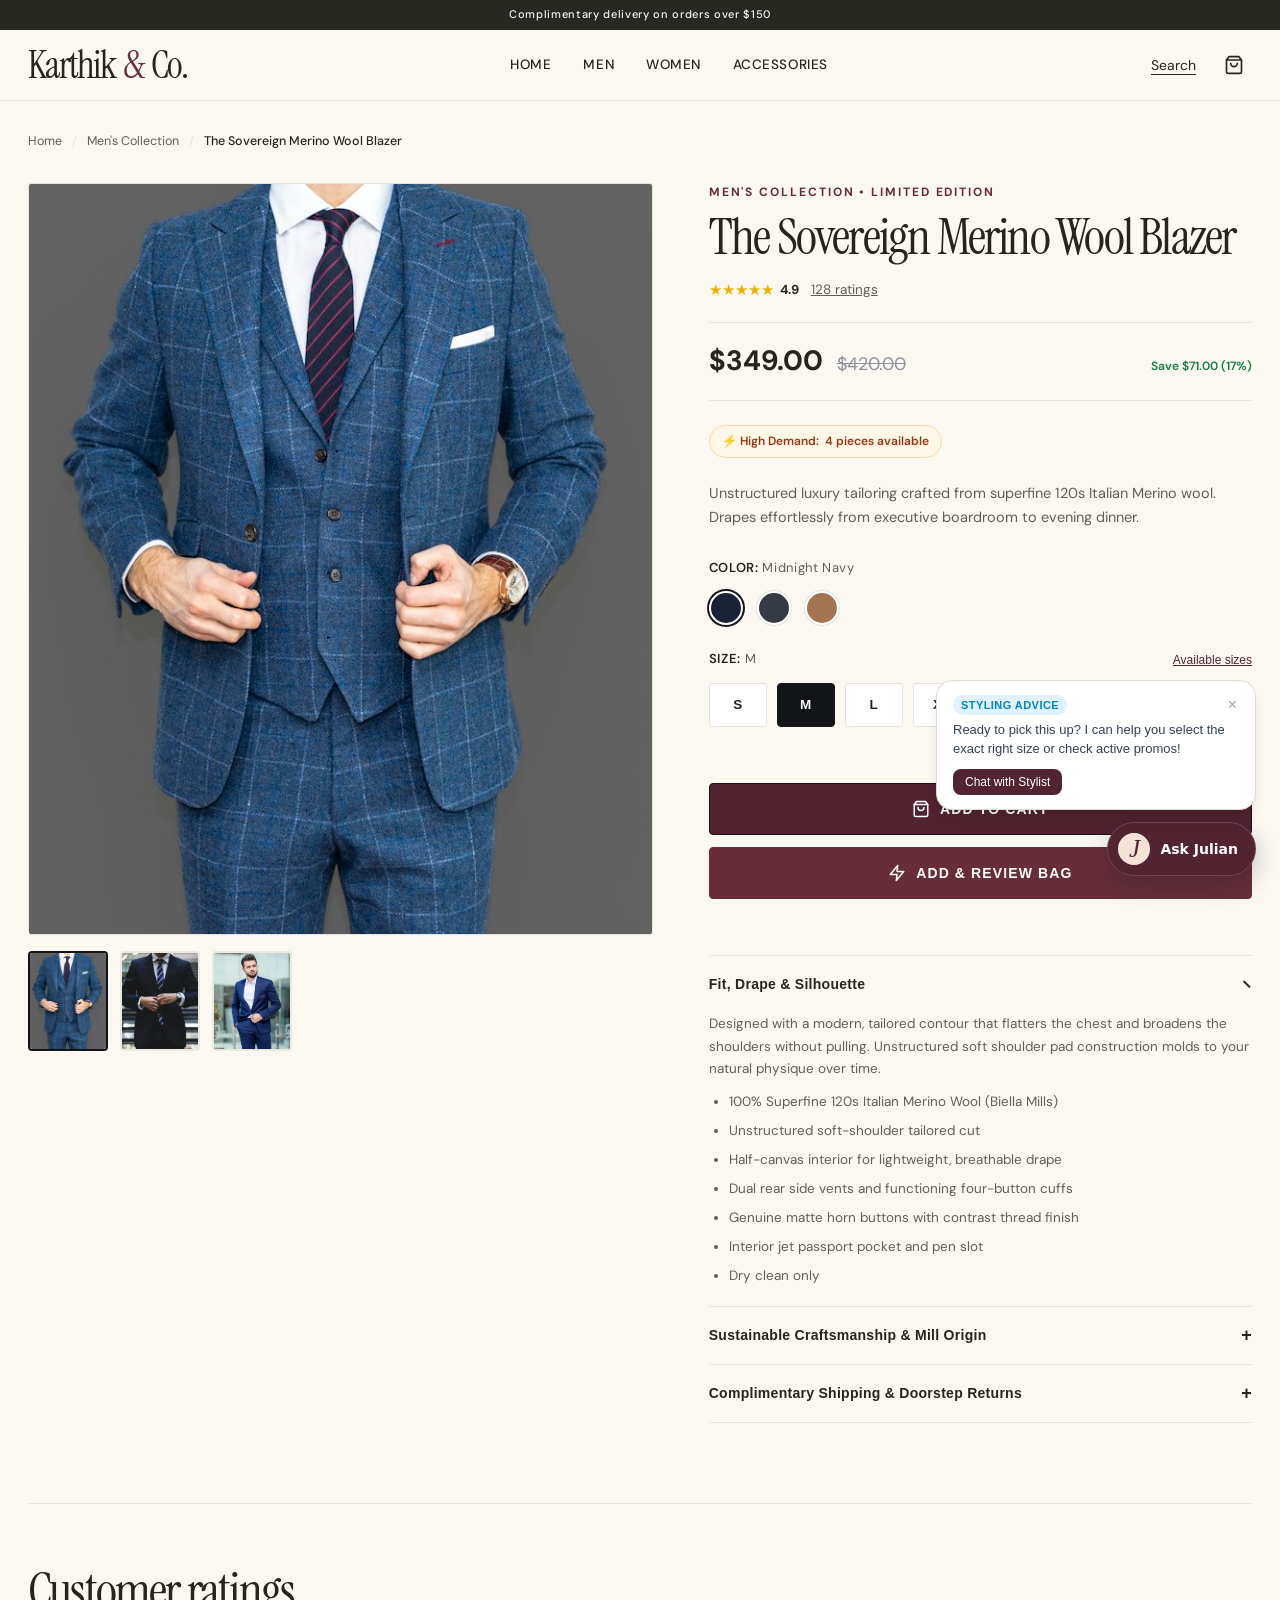
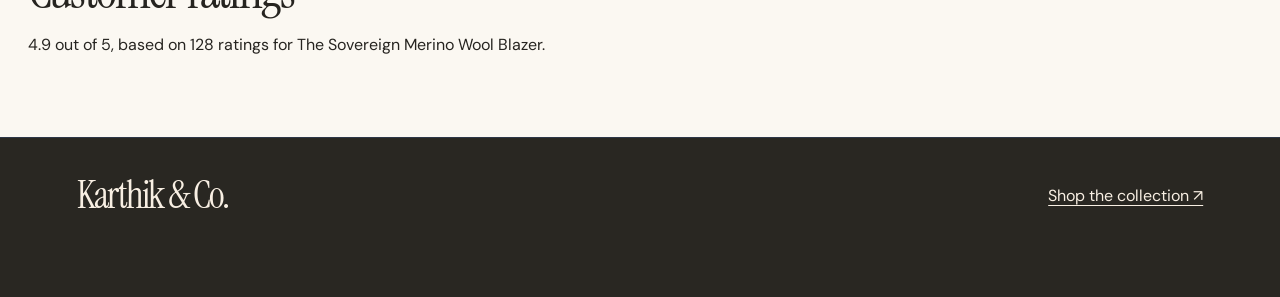
==== commit ab35c428: "Redesign the storefront and stylist around collection browsing and bag review" ====
--- a/test-store/product.html
+++ b/test-store/product.html
@@ -12,7 +12,7 @@
   <meta property="og:description" id="og-desc" content="Unstructured luxury tailoring crafted from superfine 120s Italian Merino wool. Drapes effortlessly from executive boardroom to evening dinner.">
   <meta property="og:type" content="product">
   <meta property="og:url" id="og-url" content="product.html?id=sovereign-blazer">
-  <meta property="og:image" id="og-image" content="https://images.unsplash.com/photo-1594938298603-c8148c4dae35?auto=format&fit=crop&w=1200&q=80">
+  <meta property="og:image" id="og-image" content="media/photo-1594938298603-c8148c4dae35.jpg">
   <meta property="product:price:amount" id="og-price" content="349.00">
   <meta property="product:price:currency" content="USD">
   <meta property="product:availability" id="og-availability" content="in stock">
@@ -24,9 +24,9 @@
     "@type": "Product",
     "name": "The Sovereign Merino Wool Blazer",
     "image": [
-      "https://images.unsplash.com/photo-1594938298603-c8148c4dae35?auto=format&fit=crop&w=1200&q=80",
-      "https://images.unsplash.com/photo-1507679799987-c73779587ccf?auto=format&fit=crop&w=1200&q=80",
-      "https://images.unsplash.com/photo-1617137984095-74e4e5e3613f?auto=format&fit=crop&w=1200&q=80"
+      "media/photo-1594938298603-c8148c4dae35.jpg",
+      "media/photo-1507679799987-c73779587ccf.jpg",
+      "media/photo-1617137984095-74e4e5e3613f.jpg"
     ],
     "description": "Unstructured luxury tailoring crafted from superfine 120s Italian Merino wool. Half-canvas construction, soft unpadded shoulders, hand-stitched pick lapels, and genuine horn buttons.",
     "sku": "KC-BLZ-001",
@@ -62,7 +62,7 @@
   <!-- Google Fonts -->
   <link rel="preconnect" href="https://fonts.googleapis.com">
   <link rel="preconnect" href="https://fonts.gstatic.com" crossorigin>
-  <link href="https://fonts.googleapis.com/css2?family=Playfair+Display:ital,wght@0,500;0,600;0,700;1,400&family=Plus+Jakarta+Sans:wght@300;400;500;600;700&display=swap" rel="stylesheet">
+  <link href="https://fonts.googleapis.com/css2?family=Instrument+Serif:ital@0;1&amp;family=DM+Sans:wght@400;500;600;700&amp;display=swap" rel="stylesheet">
 
   <!-- Storefront Stylesheet -->
   <link rel="stylesheet" href="style.css">
@@ -73,32 +73,25 @@
 <body>
 
   <!-- Top Announcement Bar -->
-  <aside class="announcement-bar" role="banner">
-    <div>
-      <span class="badge-live">LIVE</span>
-      <span>Complimentary Worldwide Express Delivery on orders over $150 &nbsp;•&nbsp; Free 30-Day Returns</span>
-    </div>
-  </aside>
+  <aside class="announcement-bar">Complimentary delivery on orders over $150</aside>
 
   <!-- Navigation Header -->
   <div class="header-wrapper">
     <header class="site-header">
       <a href="index.html" class="brand-logo" aria-label="Karthik and Co. Home">
-        KARTHIK <span>&amp;</span> CO.
+        Karthik <span>&amp;</span> Co.
       </a>
 
       <nav class="nav-links" aria-label="Main Navigation">
-        <a href="index.html">Home</a>
-        <a href="index.html#featured-products" data-category="men">Men</a>
-        <a href="index.html#featured-products" data-category="women">Women</a>
-        <a href="index.html#featured-products" data-category="accessories">Accessories</a>
-        <a href="index.html#about-story">Lookbook</a>
+        <a href="index.html" >Home</a>
+        <a href="index.html?collection=men#featured-products">Men</a>
+        <a href="index.html?collection=women#featured-products">Women</a>
+        <a href="index.html?collection=accessories#featured-products">Accessories</a>
+
       </nav>
 
       <div class="nav-actions">
-        <button class="action-icon-btn" aria-label="Search Catalog" title="Search">
-          <svg width="20" height="20" fill="none" stroke="currentColor" stroke-width="2" stroke-linecap="round" stroke-linejoin="round" viewBox="0 0 24 24"><circle cx="11" cy="11" r="8"></circle><line x1="21" y1="21" x2="16.65" y2="16.65"></line></svg>
-        </button>
+        <a class="search-link" href="index.html?search=1#featured-products">Search</a>
         <button class="action-icon-btn" aria-label="Shopping Cart" id="header-cart-btn" title="View Cart">
           <svg width="20" height="20" fill="none" stroke="currentColor" stroke-width="2" stroke-linecap="round" stroke-linejoin="round" viewBox="0 0 24 24"><path d="M6 2L3 6v14a2 2 0 0 0 2 2h14a2 2 0 0 0 2-2V6l-3-4z"></path><line x1="3" y1="6" x2="21" y2="6"></line><path d="M16 10a4 4 0 0 1-8 0"></path></svg>
           <span class="cart-count-badge">0</span>
@@ -107,7 +100,6 @@
     </header>
   </div>
 
-  <!-- PDP Main Container -->
   <main class="pdp-container" id="product-page-main">
     
     <!-- Breadcrumb Trail -->
@@ -125,18 +117,18 @@
       <!-- Gallery Column -->
       <section class="pdp-gallery" id="product-gallery" aria-label="Product Image Showcase">
         <div class="main-image-viewport">
-          <img id="pdp-main-image" src="https://images.unsplash.com/photo-1594938298603-c8148c4dae35?auto=format&fit=crop&w=1200&q=80" alt="The Sovereign Merino Wool Blazer - Primary View">
+          <img id="pdp-main-image" src="media/photo-1594938298603-c8148c4dae35.jpg" alt="The Sovereign Merino Wool Blazer - Primary View">
         </div>
         <div class="gallery-thumbs" id="pdp-gallery-thumbs" role="tablist" aria-label="Product Image Thumbnails">
           <!-- Thumbnails populated by script or initial fallback -->
           <div class="gallery-thumb active" data-img-idx="0" role="tab" aria-selected="true" tabindex="0">
-            <img src="https://images.unsplash.com/photo-1594938298603-c8148c4dae35?auto=format&fit=crop&w=300&q=80" alt="Thumbnail 1">
+            <img src="media/photo-1594938298603-c8148c4dae35.jpg" alt="Thumbnail 1">
           </div>
           <div class="gallery-thumb" data-img-idx="1" role="tab" aria-selected="false" tabindex="0">
-            <img src="https://images.unsplash.com/photo-1507679799987-c73779587ccf?auto=format&fit=crop&w=300&q=80" alt="Thumbnail 2">
+            <img src="media/photo-1507679799987-c73779587ccf.jpg" alt="Thumbnail 2">
           </div>
           <div class="gallery-thumb" data-img-idx="2" role="tab" aria-selected="false" tabindex="0">
-            <img src="https://images.unsplash.com/photo-1617137984095-74e4e5e3613f?auto=format&fit=crop&w=300&q=80" alt="Thumbnail 3">
+            <img src="media/photo-1617137984095-74e4e5e3613f.jpg" alt="Thumbnail 3">
           </div>
         </div>
       </section>
@@ -185,7 +177,7 @@
         <div class="selector-group" id="size-selector-area">
           <div class="selector-header">
             <span>Size: <strong class="selector-value-label" id="selected-size-label">M (Medium)</strong></span>
-            <span class="size-guide-link" id="size-guide-modal-trigger">Size &amp; Fit Guide &nearr;</span>
+            <button type="button" class="size-guide-link" id="size-guide-modal-trigger">Available sizes</button>
           </div>
           <div class="size-buttons-grid" id="size-options" role="radiogroup" aria-label="Size Options">
             <button class="size-btn" data-size="S" role="radio" aria-checked="false">S</button>
@@ -201,9 +193,9 @@
             <svg width="18" height="18" fill="none" stroke="currentColor" stroke-width="2" stroke-linecap="round" stroke-linejoin="round" viewBox="0 0 24 24"><path d="M6 2L3 6v14a2 2 0 0 0 2 2h14a2 2 0 0 0 2-2V6l-3-4z"></path><line x1="3" y1="6" x2="21" y2="6"></line><path d="M16 10a4 4 0 0 1-8 0"></path></svg>
             <span>Add to Cart</span>
           </button>
-          <button id="buy-now-btn" class="btn-buy-now" type="button" aria-label="Proceed to Instant Buy Now">
+          <button id="buy-now-btn" class="btn-buy-now" type="button" aria-label="Add item and review shopping bag">
             <svg width="18" height="18" fill="none" stroke="currentColor" stroke-width="2" stroke-linecap="round" stroke-linejoin="round" viewBox="0 0 24 24"><polygon points="13 2 3 14 12 14 11 22 21 10 12 10 13 2"></polygon></svg>
-            <span>Buy Now &bull; 1-Tap Checkout</span>
+            <span>Add &amp; review bag</span>
           </button>
         </div>
 
@@ -255,94 +247,15 @@
 
     <!-- Customer Reviews / Social Proof & Dwell Trigger Section -->
     <section class="pdp-reviews-section" id="reviews-section" aria-label="Customer Reviews">
-      <div class="reviews-header-block">
-        <div>
-          <span class="section-kicker">Verified Client Feedback</span>
-          <h2 class="section-title">What Owners Are Saying</h2>
-        </div>
-        <div style="text-align: right;">
-          <div style="font-size: 32px; font-weight: 700; color: var(--text-main); font-family: var(--font-serif);">4.9 / 5.0</div>
-          <div style="color: #eab308; font-size: 16px;">&#9733;&#9733;&#9733;&#9733;&#9733;</div>
-        </div>
-      </div>
-
-      <div class="reviews-grid">
-        <div class="review-card">
-          <div class="review-author-line">
-            <span class="review-author-name">Harrison V. &bull; New York, NY</span>
-            <span class="verified-buyer-badge">&check; Verified Owner</span>
-          </div>
-          <div style="color: #eab308; margin-bottom: 8px;">&#9733;&#9733;&#9733;&#9733;&#9733;</div>
-          <p class="review-text">"I was hesitant about ordering tailoring online, but the unstructured shoulder is sheer genius. I wore it straight out of the box to an executive dinner and received three spontaneous compliments. Incredible drape."</p>
-        </div>
-
-        <div class="review-card">
-          <div class="review-author-line">
-            <span class="review-author-name">Marcus K. &bull; London, UK</span>
-            <span class="verified-buyer-badge">&check; Verified Owner</span>
-          </div>
-          <div style="color: #eab308; margin-bottom: 8px;">&#9733;&#9733;&#9733;&#9733;&#9733;</div>
-          <p class="review-text">"The Biella wool feels noticeably superior to blazers costing twice as much on Savile Row. Size 40/M fits true to size. You feel like a million bucks the second you put it on."</p>
-        </div>
-
-        <div class="review-card">
-          <div class="review-author-line">
-            <span class="review-author-name">Alexander T. &bull; San Francisco, CA</span>
-            <span class="verified-buyer-badge">&check; Verified Owner</span>
-          </div>
-          <div style="color: #eab308; margin-bottom: 8px;">&#9733;&#9733;&#9733;&#9733;&#9733;</div>
-          <p class="review-text">"Breathable enough for long flights and stylish enough for investor pitches. The digital associate suggested pairing with charcoal trousers and it was spot on."</p>
-        </div>
-      </div>
+      <h2 class="section-title">Customer ratings</h2>
+      <p id="rating-summary"></p>
     </section>
 
   </main>
 
   <!-- Site Footer -->
-  <footer class="site-footer">
-    <div class="footer-inner">
-      <div class="footer-brand">
-        <h3>KARTHIK &amp; CO.</h3>
-        <p>A modern sartorial fashion house delivering timeless silhouettes and uncompromising material integrity for the discerning individual.</p>
-      </div>
-
-      <div class="footer-col">
-        <h5>Collections</h5>
-        <ul>
-          <li><a href="index.html#featured-products" data-category="men">Men's Tailoring</a></li>
-          <li><a href="index.html#featured-products" data-category="women">Women's Knitwear</a></li>
-          <li><a href="index.html#featured-products" data-category="accessories">Artisanal Leather</a></li>
-          <li><a href="product.html?id=sovereign-blazer">Flagship Merino Blazer</a></li>
-        </ul>
-      </div>
-
-      <div class="footer-col">
-        <h5>Concierge</h5>
-        <ul>
-          <li><a href="#">Styling Consultations</a></li>
-          <li><a href="#">Size &amp; Fit Guide</a></li>
-          <li><a href="#">Complimentary Alterations</a></li>
-          <li><a href="#">Track Order</a></li>
-        </ul>
-      </div>
-
-      <div class="footer-col">
-        <h5>Flagship Atelier</h5>
-        <p style="font-size: 13px; line-height: 1.6; margin-bottom: 12px;">
-          442 Madison Avenue, 4th Floor<br>
-          New York, NY 10022<br>
-          atelier@karthikandco.com
-        </p>
-      </div>
-    </div>
-
-    <div class="footer-bottom">
-      <div>&copy; 2026 Karthik &amp; Co. Modern Apparel Inc. All rights reserved.</div>
-      <div style="display: flex; gap: 20px;">
-        <a href="#" style="color: #6b7280; text-decoration: none;">Privacy Policy</a>
-        <a href="#" style="color: #6b7280; text-decoration: none;">Terms of Service</a>
-      </div>
-    </div>
+  <footer class="site-footer"><a class="footer-wordmark" href="index.html">Karthik &amp; Co.</a>
+    <a href="index.html#featured-products">Shop the collection &nearr;</a>
   </footer>
 
   <!-- Store State & Catalog Scripts -->
@@ -352,7 +265,11 @@
       // 1. Determine product from query params or default
       const urlParams = new URLSearchParams(window.location.search);
       const productId = urlParams.get('id') || 'sovereign-blazer';
-      const product = STORE_CATALOG[productId] || STORE_CATALOG['sovereign-blazer'];
+      if (!Object.hasOwn(STORE_CATALOG, productId)) {
+        location.replace('index.html#featured-products');
+        return;
+      }
+      const product = STORE_CATALOG[productId];
 
       let selectedColor = product.colors[0].name;
       let selectedSize = product.defaultSize || product.sizes[0];
@@ -431,9 +348,11 @@
         }
 
         document.getElementById('product-rating-value').textContent = p.rating;
-        document.getElementById('product-review-count').textContent = `${p.reviewCount} Verified Reviews`;
+        document.querySelector('.stars-rating').setAttribute('aria-label', `${p.rating} out of 5 stars`);
+        document.getElementById('rating-summary').textContent = `${p.rating} out of 5, based on ${p.reviewCount} ratings for ${p.title}.`;
+        document.getElementById('product-review-count').textContent = `${p.reviewCount} ratings`;
         document.getElementById('product-description').textContent = p.shortDescription;
-        document.getElementById('stock-count-text').textContent = `Only ${p.inventoryRemaining} pieces remaining in size ${selectedSize}`;
+        document.getElementById('stock-count-text').textContent = `${p.inventoryRemaining} pieces available`;
 
         // Gallery Main Image & Thumbs
         const mainImg = document.getElementById('pdp-main-image');
@@ -578,7 +497,7 @@
       if (buyNowBtn) {
         buyNowBtn.addEventListener('click', () => {
           window.StoreApp.addToCart(product, selectedColor, selectedSize);
-          window.StoreApp.showToast(`⚡ Direct Checkout initiated for ${product.title} ($${product.price.toFixed(2)})! Directing to payment gateway...`);
+          window.StoreApp.openBag();
         });
       }
 
@@ -586,7 +505,7 @@
       const sizeGuideTrigger = document.getElementById('size-guide-modal-trigger');
       if (sizeGuideTrigger) {
         sizeGuideTrigger.addEventListener('click', () => {
-          window.StoreApp.showToast('Fit Tip: This garment is tailored true-to-size. For an oversized silhouette, size up one grade.');
+          window.StoreApp.showToast(`Available sizes for ${product.title}: ${product.sizes.join(', ')}.`);
         });
       }
     });
--- a/test-store/style.css
+++ b/test-store/style.css
@@ -10,13 +10,13 @@
   --text-main: #14171a;
   --text-muted: #5e6670;
   --text-dim: #8c939d;
-  --accent-gold: #c5a059;
-  --accent-gold-hover: #b08d48;
+  --accent-gold: #682d39;
+  --accent-gold-hover: #49202b;
   --accent-dark: #121417;
   --border-light: #e6e3dd;
   --border-subtle: #edebe7;
-  --font-serif: 'Playfair Display', Georgia, serif;
-  --font-sans: 'Plus Jakarta Sans', -apple-system, BlinkMacSystemFont, 'Segoe UI', Roboto, sans-serif;
+  --font-serif: 'Instrument Serif', Georgia, serif;
+  --font-sans: 'DM Sans', -apple-system, BlinkMacSystemFont, 'Segoe UI', Roboto, sans-serif;
   --shadow-sm: 0 2px 8px rgba(0, 0, 0, 0.04);
   --shadow-md: 0 10px 30px -5px rgba(0, 0, 0, 0.07);
   --shadow-lg: 0 20px 40px -10px rgba(0, 0, 0, 0.12);
@@ -190,80 +190,20 @@
 
 /* Hero Section */
 .hero-section {
-  position: relative;
-  background-color: var(--accent-dark);
-  color: #ffffff;
-  min-height: 580px;
-  display: flex;
-  align-items: center;
-  overflow: hidden;
-}
-
-.hero-bg-media {
-  position: absolute;
-  top: 0;
-  left: 0;
-  width: 100%;
-  height: 100%;
-  object-fit: cover;
-  opacity: 0.38;
-  filter: contrast(1.1) brightness(0.9);
-}
-
-.hero-overlay {
-  position: absolute;
-  top: 0;
-  left: 0;
-  width: 100%;
-  height: 100%;
-  background: linear-gradient(90deg, rgba(18, 20, 23, 0.95) 0%, rgba(18, 20, 23, 0.65) 50%, rgba(18, 20, 23, 0.2) 100%);
-}
-
-.hero-container {
-  max-width: 1320px;
+  display: grid;
+  grid-template-columns: 46% 54%;
+  max-width: 1512px;
   margin: 0 auto;
-  padding: 70px 28px;
-  position: relative;
-  z-index: 10;
-  max-width: 720px;
-  margin-left: max(28px, calc((100vw - 1320px) / 2 + 28px));
-}
-
-.hero-tag {
-  display: inline-flex;
-  align-items: center;
-  gap: 8px;
-  font-size: 12px;
-  font-weight: 600;
-  letter-spacing: 0.15em;
-  text-transform: uppercase;
-  color: var(--accent-gold);
-  margin-bottom: 20px;
-}
-
-.hero-title {
-  font-family: var(--font-serif);
-  font-size: clamp(38px, 5vw, 56px);
-  line-height: 1.15;
-  font-weight: 700;
-  margin-bottom: 20px;
-  letter-spacing: -0.01em;
-}
-
-.hero-subtitle {
-  font-size: clamp(16px, 1.8vw, 18px);
-  color: #d1d5db;
-  line-height: 1.6;
-  margin-bottom: 34px;
-  font-weight: 400;
-}
-
-.hero-cta-group {
-  display: flex;
-  flex-wrap: wrap;
-  gap: 16px;
-}
-
+  background: #522331;
+  color: #fff4e8;
+}
+.hero-container { align-self: center; padding: clamp(32px, 5vw, 88px); }
+.hero-tag { font: 600 11px var(--font-sans); letter-spacing: .15em; text-transform: uppercase; margin-bottom: 32px; }
+.hero-title { font: 400 clamp(58px, 7.4vw, 116px)/.93 var(--font-serif); letter-spacing: -.045em; }
+.hero-title em { color: #ebcbba; font-weight: 400; }
+.hero-subtitle { max-width: 34ch; color: #f2ded7; margin: 24px 0 28px; line-height: 1.55; }
+.campaign-photo { width: 100%; height: 100%; min-height: 410px; object-fit: cover; }
+.hero-cta-group .btn-primary { background: #fcf5e9; color: #401c28; border-radius: 2px; gap: 24px; text-transform: none; letter-spacing: 0; }
 .btn-primary {
   display: inline-flex;
   align-items: center;
@@ -1128,3 +1068,60 @@
     transform: translateY(0);
   }
 }
+
+/* Collection and product pages share the same type, spacing and purchase controls. */
+:root { --bg-primary: #fbf8f2; --text-main: #262420; --text-muted: #625e57; --radius-md: 3px; --radius-lg: 5px; }
+.announcement-bar { background: #282823; padding: 6px; font-size: 11px; text-transform: none; }
+.header-wrapper { background: #fbf8f2; }
+.site-header { padding-block: 16px; }
+.brand-logo, .footer-wordmark { font: 400 clamp(30px,3vw,46px)/1 var(--font-serif); text-transform: none; letter-spacing: -.045em; }
+.search-link, .site-footer a { color: inherit; text-underline-offset: 4px; }
+.search-link { font-size: 14px; }
+.category-filter-section { scroll-margin-top: 80px; display: grid; grid-template-columns: 1fr auto; align-items: end; gap: 18px; padding-top: 44px; }
+.section-header { margin: 0; }
+.section-title, .pdp-title { font: 400 clamp(36px,4vw,62px)/1.05 var(--font-serif); letter-spacing: -.035em; }
+.collection-search { background: transparent; border: 0; border-bottom: 1px solid #827970; padding: 10px 0; font: inherit; font-size: 14px; width: 230px; }
+.filter-tabs { grid-column: 1/-1; }
+.product-grid { grid-template-columns: repeat(3,minmax(0,1fr)); }
+.product-card { background: transparent; border: none; border-radius: 0; }
+.product-card:hover { transform: none; box-shadow: none; }
+.product-card-content { padding: 14px 0; }
+.product-card-title { font: 400 clamp(22px,2.3vw,34px)/1.12 var(--font-serif); }
+.product-card-media { padding-top: 105%; }
+.product-card-btn { color: var(--accent-gold); }
+.pdp-details { min-width: 0; }
+.btn-add-cart, .bag-panel button { background: #522331; color: #fff; }
+.site-footer { display: flex; justify-content: space-between; align-items: center; padding: 38px max(24px,6vw) 82px; color: #f8efe3; background: #292722; }
+.footer-wordmark { text-decoration: none; }
+.bag-panel { margin: auto; padding: 32px; background: #fbf8f2; color: #25211f; border: 0; width: min(440px,92vw); max-height: 85dvh; }
+.bag-panel::backdrop { background: #23191bb0; }
+.bag-panel h2 { font: 400 44px var(--font-serif); }
+.bag-panel p { padding: 14px 0; border-bottom: 1px solid #d9d4cb; }
+.bag-panel button { border: 0; padding: 12px 18px; margin-top: 20px; cursor: pointer; }
+:focus-visible { outline: 3px solid #ae634e; outline-offset: 3px; }
+@media(max-width: 760px) {
+  .site-header { padding: 14px 18px; }
+  .nav-links { display: none; }
+  .hero-section { grid-template-columns: 1fr; }
+  .hero-container { padding: 34px 24px; }
+  .hero-tag { margin-bottom: 16px; }
+  .hero-title { font-size: clamp(60px,12vw,84px); }
+  .hero-subtitle { margin: 16px 0; }
+  .campaign-photo { height: 230px; min-height: 0; object-position: 50% 62%; }
+  .category-filter-section { grid-template-columns: minmax(0,1fr); gap: 14px; padding: 30px 18px 6px; }
+  .collection-search { width: 100%; }
+  .filter-tabs { gap: 4px; }
+  .filter-tab { padding: 8px 10px; }
+  .product-grid-section,.pdp-container { padding-inline: 18px; }
+  .product-grid { grid-template-columns: repeat(2,minmax(0,1fr)); gap: 20px 12px; }
+  .product-card-desc,.product-card-btn { display: none; }
+  .product-card-footer { flex-wrap: wrap; }
+  .pdp-gallery { position: static; }
+  .site-footer { gap: 16px; }
+}
+@media(prefers-reduced-motion: reduce) {
+  *, *::before, *::after { animation-duration: .01ms !important; transition-duration: .01ms !important; scroll-behavior: auto !important; }
+}
+
+.bag-panel .bag-remove, .size-guide-link { background: transparent; color: #522331; padding: 4px 0; margin: 0; border: 0; text-decoration: underline; cursor: pointer; }
+#rating-summary { margin-top: 14px; }
